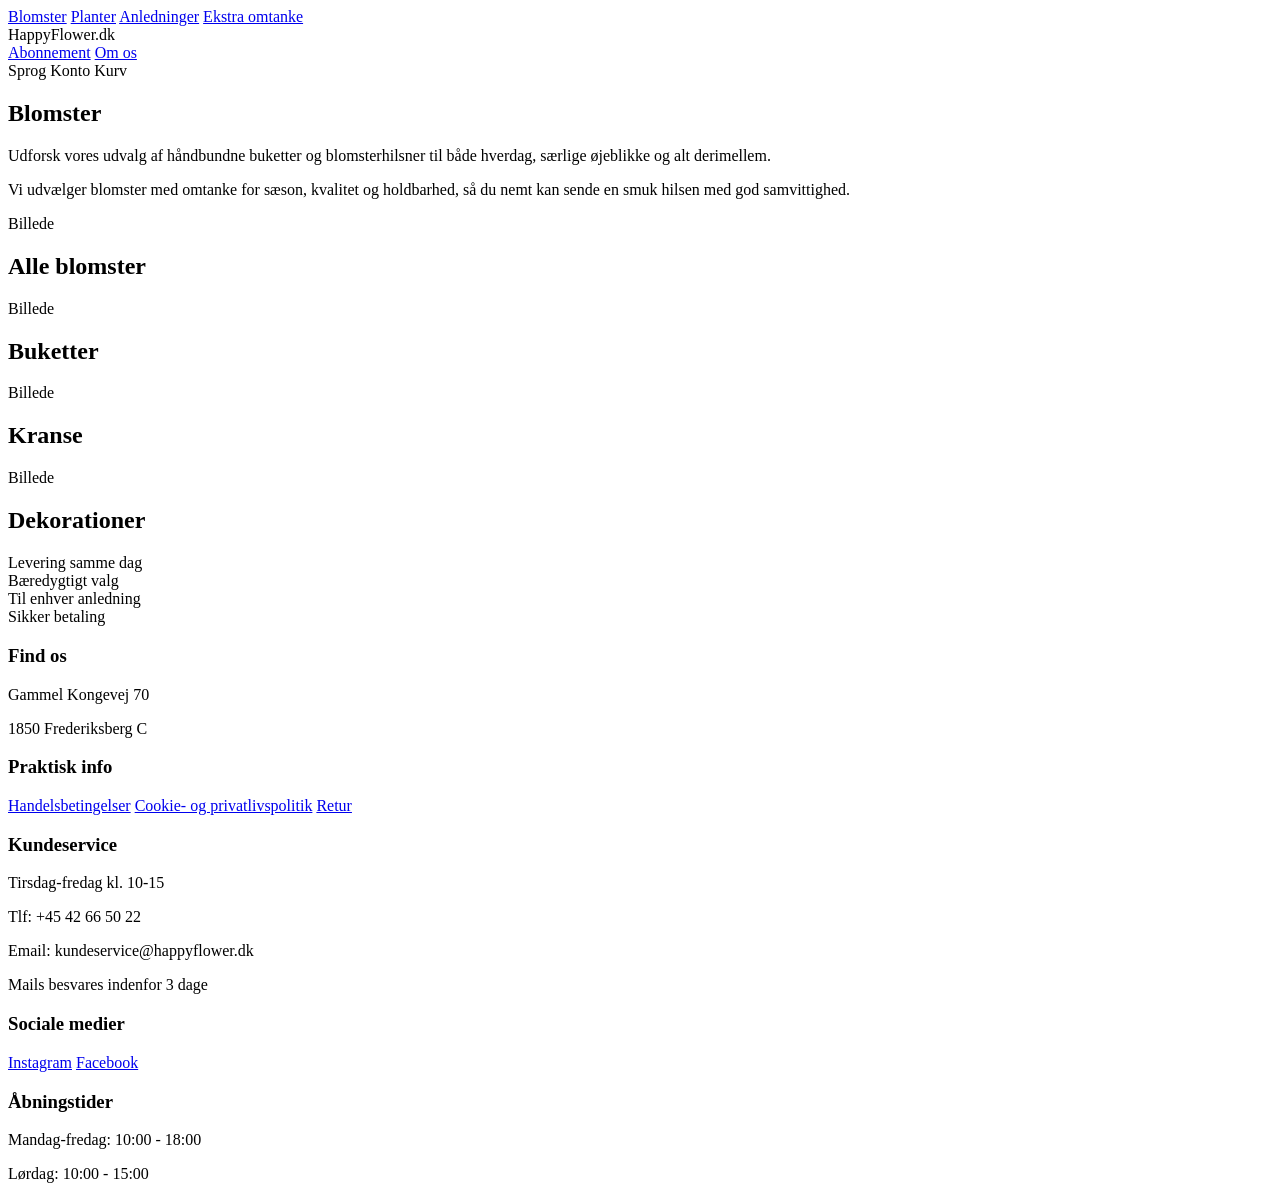
==== blomster.html @ 62fc919c "Add files via upload" ====
<!doctype html>
<html lang="da">
  <head>
    <meta charset="UTF-8" />
    <meta name="viewport" content="width=device-width, initial-scale=1.0" />
    <title>Blomster</title>
  </head>
  <body>
    <header class="header">
      <nav class="navigation-left">
        <a href="#" class="nav-link">Blomster</a>
        <a href="#" class="nav-link">Planter</a>
        <a href="#" class="nav-link">Anledninger</a>
        <a href="#" class="nav-link">Ekstra omtanke</a>
      </nav>

      <div class="logo">HappyFlower.dk</div>

      <nav class="navigation-right">
        <a href="#" class="nav-link">Abonnement</a>
        <a href="#" class="nav-link">Om os</a>
      </nav>

      <div class="header-icons">
        <span class="icon">Sprog</span>
        <span class="icon">Konto</span>
        <span class="icon">Kurv</span>
      </div>
    </header>

    <main class="flowers-page">
      <section class="flowers-intro">
        <h1 class="page-title">Blomster</h1>

        <p class="page-text">Udforsk vores udvalg af håndbundne buketter og blomsterhilsner til både hverdag, særlige øjeblikke og alt derimellem.</p>

        <p class="page-text">Vi udvælger blomster med omtanke for sæson, kvalitet og holdbarhed, så du nemt kan sende en smuk hilsen med god samvittighed.</p>
      </section>

      <section class="flower-categories">
        <div class="flower-grid">
          <article class="flower-card">
            <div class="flower-image">Billede</div>
            <h2 class="flower-title">Alle blomster</h2>
          </article>

          <article class="flower-card">
            <div class="flower-image">Billede</div>
            <h2 class="flower-title">Buketter</h2>
          </article>

          <article class="flower-card">
            <div class="flower-image">Billede</div>
            <h2 class="flower-title">Kranse</h2>
          </article>

          <article class="flower-card">
            <div class="flower-image">Billede</div>
            <h2 class="flower-title">Dekorationer</h2>
          </article>
        </div>
      </section>

      <section class="usp-section">
        <div class="usp-item">Levering samme dag</div>
        <div class="usp-item">Bæredygtigt valg</div>
        <div class="usp-item">Til enhver anledning</div>
        <div class="usp-item">Sikker betaling</div>
      </section>
    </main>

    <footer class="footer">
      <div class="footer-container">
        <div class="footer-column">
          <h3 class="footer-title">Find os</h3>
          <p>Gammel Kongevej 70</p>
          <p>1850 Frederiksberg C</p>
        </div>

        <div class="footer-column">
          <h3 class="footer-title">Praktisk info</h3>
          <a href="#">Handelsbetingelser</a>
          <a href="#">Cookie- og privatlivspolitik</a>
          <a href="#">Retur</a>
        </div>

        <div class="footer-column">
          <h3 class="footer-title">Kundeservice</h3>
          <p>Tirsdag-fredag kl. 10-15</p>
          <p>Tlf: +45 42 66 50 22</p>
          <p>Email: kundeservice@happyflower.dk</p>
          <p>Mails besvares indenfor 3 dage</p>
        </div>

        <div class="footer-column">
          <h3 class="footer-title">Sociale medier</h3>
          <a href="#">Instagram</a>
          <a href="#">Facebook</a>
        </div>
      </div>

      <div class="opening-hours">
        <h3 class="footer-title">Åbningstider</h3>
        <p>Mandag-fredag: 10:00 - 18:00</p>
        <p>Lørdag: 10:00 - 15:00</p>
      </div>
    </footer>
  </body>
</html>
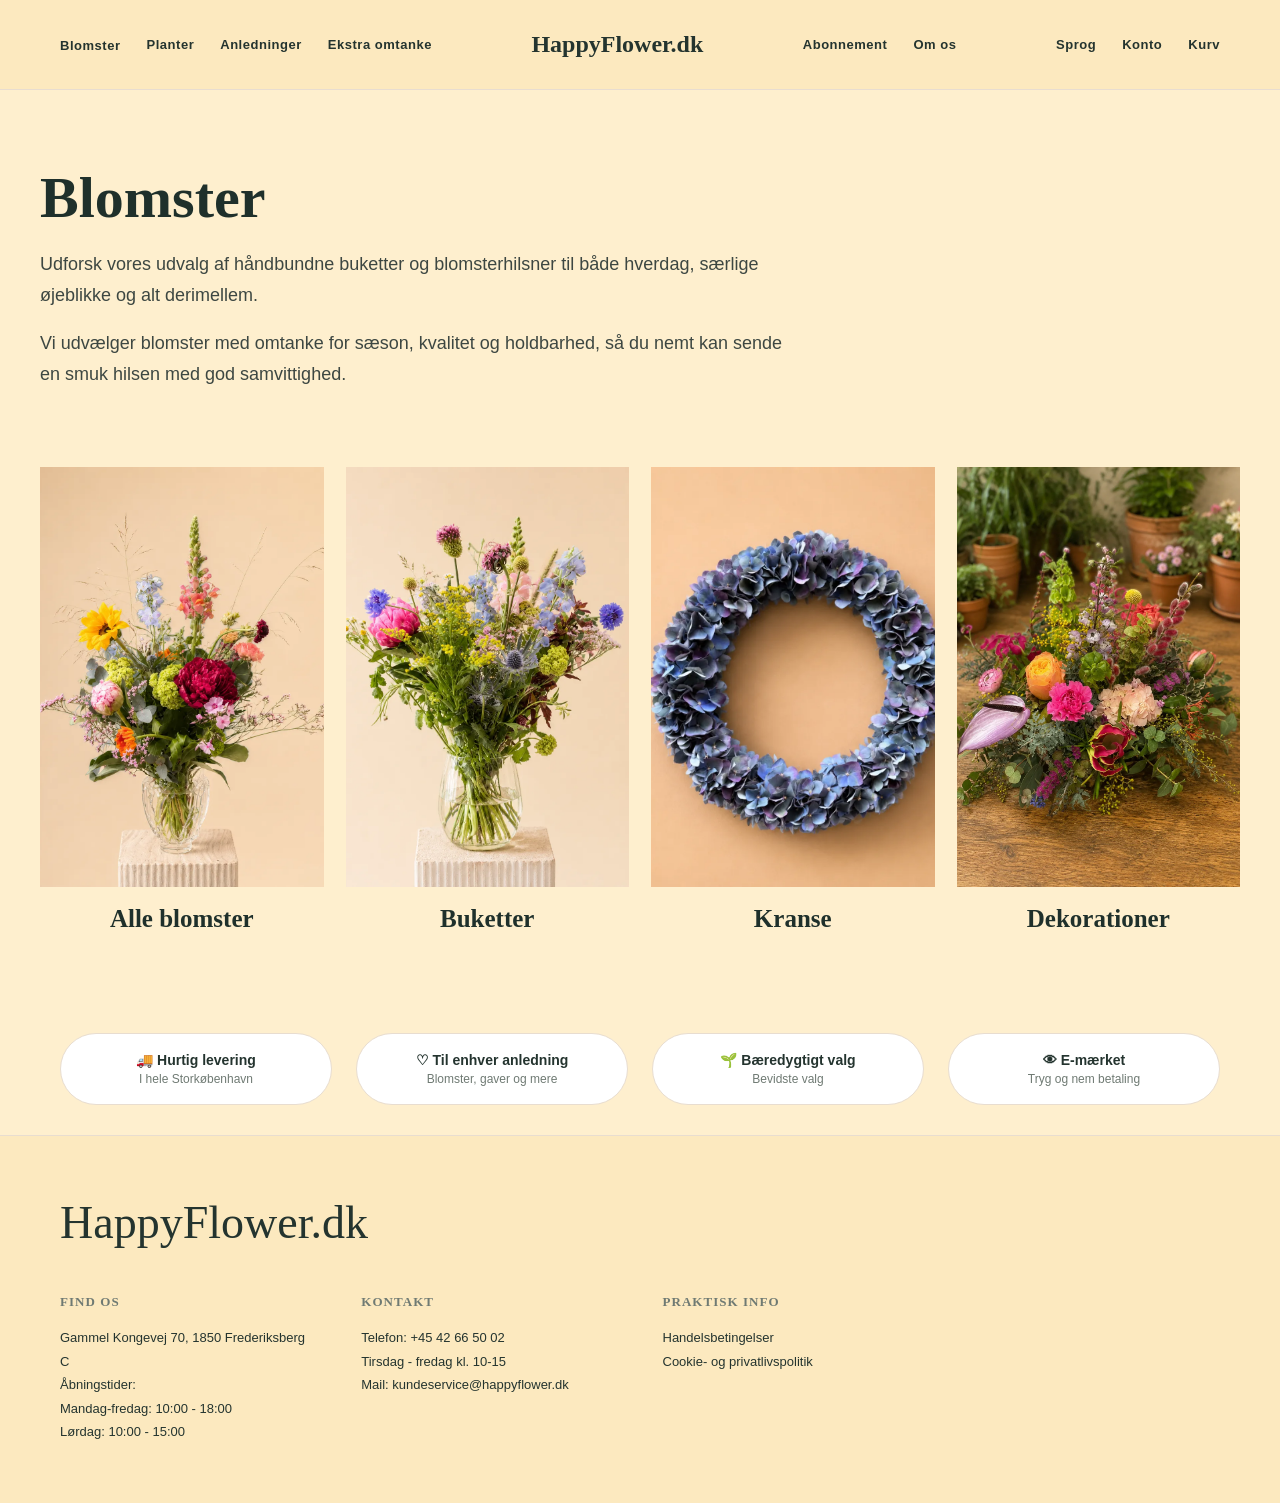
==== commit 324055b9: "Add files via upload" ====
--- a/blomster.html
+++ b/blomster.html
@@ -1,71 +1,81 @@
 <!doctype html>
 <html lang="da">
   <head>
+    <meta name="robots" content="noindex" />
     <meta charset="UTF-8" />
     <meta name="viewport" content="width=device-width, initial-scale=1.0" />
-    <title>Blomster</title>
+    <title>Blomster | HappyFlower.dk</title>
+    <link rel="stylesheet" href="css/index.css" />
+    <link rel="stylesheet" href="css/blomster.css" />
   </head>
+
   <body>
-    <header class="header">
+    <header class="site-header">
       <nav class="navigation-left">
-        <a href="#" class="nav-link">Blomster</a>
+        <div class="dropdown">
+          <a href="blomster.html" class="blomster">Blomster</a>
+          <div class="dropdown-menu">
+            <a href="blomster.html">Alle blomster</a>
+            <a href="buketter.html">Buketter</a>
+            <a href="kranse.html">Kranse</a>
+            <a href="dekorationer.html">Dekorationer</a>
+          </div>
+        </div>
         <a href="#" class="nav-link">Planter</a>
         <a href="#" class="nav-link">Anledninger</a>
         <a href="#" class="nav-link">Ekstra omtanke</a>
       </nav>
 
-      <div class="logo">HappyFlower.dk</div>
+      <a href="index.html" class="logo">HappyFlower.dk</a>
 
       <nav class="navigation-right">
         <a href="#" class="nav-link">Abonnement</a>
-        <a href="#" class="nav-link">Om os</a>
+        <a href="omos.html" class="nav-link">Om os</a>
       </nav>
 
       <div class="header-icons">
         <span class="icon">Sprog</span>
         <span class="icon">Konto</span>
-        <span class="icon">Kurv</span>
+        <a href="kurv.html" class="blomster">Kurv</a>
       </div>
     </header>
 
-    <main class="flowers-page">
-      <section class="flowers-intro">
-        <h1 class="page-title">Blomster</h1>
+    <main>
+      <section class="category-hero">
+        <h1>Blomster</h1>
 
-        <p class="page-text">Udforsk vores udvalg af håndbundne buketter og blomsterhilsner til både hverdag, særlige øjeblikke og alt derimellem.</p>
+        <p>Udforsk vores udvalg af håndbundne buketter og blomsterhilsner til både hverdag, særlige øjeblikke og alt derimellem.</p>
 
-        <p class="page-text">Vi udvælger blomster med omtanke for sæson, kvalitet og holdbarhed, så du nemt kan sende en smuk hilsen med god samvittighed.</p>
+        <p>Vi udvælger blomster med omtanke for sæson, kvalitet og holdbarhed, så du nemt kan sende en smuk hilsen med god samvittighed.</p>
       </section>
 
-      <section class="flower-categories">
-        <div class="flower-grid">
-          <article class="flower-card">
-            <div class="flower-image">Billede</div>
-            <h2 class="flower-title">Alle blomster</h2>
-          </article>
+      <section class="products-grid">
+        <a href="#" class="category-option">
+          <img src="images/buket1.webp" alt="Alle blomster" />
+          <h2>Alle blomster</h2>
+        </a>
 
-          <article class="flower-card">
-            <div class="flower-image">Billede</div>
-            <h2 class="flower-title">Buketter</h2>
-          </article>
+        <a href="buketter.html" class="category-option">
+          <img src="images/buket3.webp" alt="Buketter" />
+          <h2>Buketter</h2>
+        </a>
 
-          <article class="flower-card">
-            <div class="flower-image">Billede</div>
-            <h2 class="flower-title">Kranse</h2>
-          </article>
+        <a href="#" class="category-option">
+          <img src="images/krans3.webp" alt="Kranse" />
+          <h2>Kranse</h2>
+        </a>
 
-          <article class="flower-card">
-            <div class="flower-image">Billede</div>
-            <h2 class="flower-title">Dekorationer</h2>
-          </article>
-        </div>
+        <a href="#" class="category-option">
+          <img src="images/deko3.webp" alt="Dekorationer" />
+          <h2>Dekorationer</h2>
+        </a>
       </section>
 
       <section class="usp-section">
-        <div class="usp-item">Levering samme dag</div>
-        <div class="usp-item">Bæredygtigt valg</div>
-        <div class="usp-item">Til enhver anledning</div>
-        <div class="usp-item">Sikker betaling</div>
+        <div class="usp-item">🚚 Hurtig levering<br /><span>I hele Storkøbenhavn</span></div>
+        <div class="usp-item">♡ Til enhver anledning<br /><span>Blomster, gaver og mere</span></div>
+        <div class="usp-item">🌱 Bæredygtigt valg<br /><span>Bevidste valg</span></div>
+        <div class="usp-item">👁 E-mærket<br /><span>Tryg og nem betaling</span></div>
       </section>
     </main>
 
@@ -73,36 +83,24 @@
       <div class="footer-container">
         <div class="footer-column">
           <h3 class="footer-title">Find os</h3>
-          <p>Gammel Kongevej 70</p>
-          <p>1850 Frederiksberg C</p>
+          <p>Gammel Kongevej 70, 1850 Frederiksberg C</p>
+          <p>Åbningstider:</p>
+          <p>Mandag-fredag: 10:00 - 18:00</p>
+          <p>Lørdag: 10:00 - 15:00</p>
+        </div>
+
+        <div class="footer-column">
+          <h3 class="footer-title">Kontakt</h3>
+          <p>Telefon: +45 42 66 50 02</p>
+          <p>Tirsdag - fredag kl. 10-15</p>
+          <p>Mail: kundeservice@happyflower.dk</p>
         </div>
 
         <div class="footer-column">
           <h3 class="footer-title">Praktisk info</h3>
           <a href="#">Handelsbetingelser</a>
           <a href="#">Cookie- og privatlivspolitik</a>
-          <a href="#">Retur</a>
         </div>
-
-        <div class="footer-column">
-          <h3 class="footer-title">Kundeservice</h3>
-          <p>Tirsdag-fredag kl. 10-15</p>
-          <p>Tlf: +45 42 66 50 22</p>
-          <p>Email: kundeservice@happyflower.dk</p>
-          <p>Mails besvares indenfor 3 dage</p>
-        </div>
-
-        <div class="footer-column">
-          <h3 class="footer-title">Sociale medier</h3>
-          <a href="#">Instagram</a>
-          <a href="#">Facebook</a>
-        </div>
-      </div>
-
-      <div class="opening-hours">
-        <h3 class="footer-title">Åbningstider</h3>
-        <p>Mandag-fredag: 10:00 - 18:00</p>
-        <p>Lørdag: 10:00 - 15:00</p>
       </div>
     </footer>
   </body>
--- a/css/index.css
+++ b/css/index.css
@@ -0,0 +1,861 @@
+:root {
+  --eucalyptus: #a9b7a6;
+  --peach: #fccdb8;
+  --sunbeam: #feefce;
+  --ivory: #f6efe4;
+  --terracotta: #e9a07e;
+  --dusty-rose: #dfa79c;
+  --warm-beige: #e8d6b8;
+  --olive: #b5b88a;
+  --cream: #faf6ef;
+  --text: #24342f;
+  --muted: #6f7a73;
+  --border: #e8ddd0;
+}
+
+* {
+  box-sizing: border-box;
+  margin: 0;
+  padding: 0;
+}
+
+body {
+  font-family: "Lato", Arial, sans-serif;
+  background: #feefce;
+  color: var(--text);
+}
+
+h1,
+h2,
+h3,
+.logo,
+.footer::before {
+  font-family: "Playfair Display", Georgia, serif;
+}
+
+a {
+  color: inherit;
+  text-decoration: none;
+}
+
+img {
+  width: 100%;
+  display: block;
+  object-fit: cover;
+}
+
+/* HEADER */
+
+.site-header {
+  background: #fce9bf;
+  padding: 28px 60px;
+  min-height: 90px;
+  display: flex;
+  align-items: center;
+  justify-content: space-between;
+  gap: 28px;
+  border-bottom: 1px solid var(--border);
+}
+
+.logo {
+  font-size: 24px;
+  font-weight: 700;
+  color: var(--text);
+}
+
+.navigation-left,
+.navigation-right,
+.header-icons {
+  display: flex;
+  align-items: center;
+  gap: 26px;
+}
+
+.nav-link,
+.blomster,
+.icon {
+  font-size: 13px;
+  font-weight: 700;
+  letter-spacing: 0.04em;
+}
+
+.dropdown {
+  position: relative;
+}
+
+.dropdown-menu {
+  display: none;
+  position: absolute;
+  top: 100%;
+  left: 0;
+  min-width: 220px;
+  background: #fffaf0;
+  border: 1px solid var(--border);
+  border-radius: 14px;
+  padding: 12px 0;
+  z-index: 999;
+  box-shadow: 0 12px 30px rgba(0, 0, 0, 0.08);
+}
+
+.dropdown-menu a {
+  display: block;
+  padding: 14px 20px;
+  font-size: 13px;
+  font-weight: 700;
+  color: var(--text);
+  transition: 0.2s ease;
+}
+
+.dropdown-menu a:hover {
+  background: #feefce;
+  padding-left: 24px;
+}
+
+.dropdown:hover .dropdown-menu {
+  display: block;
+}
+
+/* HERO */
+
+.hero-video {
+  position: absolute;
+  top: 0;
+  left: 0;
+  width: 100%;
+  height: 100%;
+  object-fit: cover;
+  z-index: 1;
+}
+
+.hero-section {
+  min-height: 600px;
+  height: 600px;
+  position: relative;
+  display: flex;
+  align-items: center;
+  padding: 0 80px;
+  overflow: hidden;
+}
+
+.hero-overlay {
+  position: absolute;
+  inset: 0;
+  background: rgba(0, 0, 0, 0.35);
+  z-index: 2;
+}
+
+.hero-content {
+  position: relative;
+  z-index: 3;
+  max-width: 620px;
+  color: white;
+}
+
+.hero-content h1 {
+  font-family: "Playfair Display", serif;
+  font-size: 76px;
+  line-height: 0.95;
+  margin-bottom: 24px;
+  font-weight: 700;
+}
+
+.hero-content p {
+  font-size: 18px;
+  line-height: 1.7;
+  margin-bottom: 36px;
+  max-width: 520px;
+}
+
+.hero-buttons {
+  display: flex;
+  gap: 18px;
+  align-items: center;
+}
+
+.primary-button {
+  background: #ffe3a6;
+  color: #24342f;
+  padding: 15px 32px;
+  border-radius: 999px;
+  font-size: 14px;
+  font-weight: 700;
+  border: none;
+  transition: 0.2s ease;
+}
+
+.primary-button:hover {
+  background: #fccdb8;
+  transform: translateY(-2px);
+}
+
+.secondary-button {
+  color: white;
+  border: 1px solid rgba(255, 255, 255, 0.7);
+  padding: 15px 28px;
+  border-radius: 999px;
+  font-size: 14px;
+  font-weight: 700;
+  transition: 0.2s ease;
+}
+
+.secondary-button:hover {
+  background: white;
+  color: #24342f;
+}
+
+/* BUTTONS */
+
+.primary-button,
+.secondary-button {
+  border-radius: 999px;
+  padding: 14px 28px;
+  font-size: 14px;
+  font-weight: 700;
+  transition: 0.2s ease;
+}
+
+.primary-button {
+  background: white;
+  color: var(--text);
+  border: 1px solid var(--sunbeam);
+}
+
+.primary-button:hover {
+  background: var(--peach);
+  border-color: var(--peach);
+}
+
+.secondary-button {
+  border: 1px solid white;
+  color: white;
+}
+
+.secondary-button:hover {
+  background: white;
+  color: var(--text);
+}
+
+/* SECTIONS */
+
+.categories-section,
+.products-section,
+.story-section,
+.trusted-section {
+  padding: 80px 60px;
+}
+
+.section-title {
+  font-size: 28px;
+  margin-bottom: 32px;
+  color: var(--text);
+}
+
+.section-header {
+  display: flex;
+  justify-content: space-between;
+  align-items: center;
+  margin-bottom: 28px;
+}
+
+.section-header .section-title {
+  margin-bottom: 0;
+}
+
+.section-header a,
+.story-content a {
+  font-size: 14px;
+  font-weight: 700;
+}
+
+/* CATEGORIES */
+
+.categories-section {
+  padding: 110px 40px;
+  background: #feefce;
+}
+
+.section-header {
+  display: flex;
+  justify-content: space-between;
+  align-items: end;
+  margin-bottom: 50px;
+}
+
+.section-title {
+  font-size: 25px;
+  line-height: 0.95;
+  color: #1f302b;
+  letter-spacing: -2px;
+}
+
+.categories-grid {
+  display: grid;
+  grid-template-columns: repeat(4, 1fr);
+  gap: 20px;
+  width: 100%;
+}
+
+.category-card {
+  text-decoration: none;
+  color: inherit;
+}
+
+.category-card img {
+  width: 100%;
+  height: 500px;
+  object-fit: cover;
+  display: block;
+  transition: 0.4s ease;
+}
+
+.category-card:hover img {
+  transform: scale(1.02);
+}
+
+.category-card {
+  width: 100%;
+  padding-top: 10px;
+}
+
+.category-card h3 {
+  font-size: 25px;
+  line-height: 10;
+  color: #1f302b;
+  letter-spacing: -1px;
+  margin-top: -70px;
+  text-align: center;
+}
+
+/* PRODUCTS */
+
+.categories-section {
+  padding: 50px 40px 10px;
+}
+
+.products-section {
+  padding: 10px 40px 50px;
+}
+
+.products-header {
+  display: flex;
+  justify-content: space-between;
+  align-items: end;
+  margin-bottom: 50px;
+}
+
+.products-title {
+  font-size: 50px;
+  line-height: 0.95;
+  color: #1f302b;
+  letter-spacing: -2px;
+}
+
+.products-grid {
+  display: grid;
+  grid-template-columns: repeat(4, 1fr);
+  gap: 40px;
+  width: 100%;
+}
+
+.product-card {
+  text-decoration: none;
+  color: inherit;
+}
+
+.product-card img {
+  width: 100%;
+  height: 500px;
+  object-fit: cover;
+  display: block;
+  transition: 0.4s ease;
+  margin-bottom: 20px;
+}
+
+.product-card:hover img {
+  transform: scale(1.02);
+}
+
+.product-info h3 {
+  font-size: 25px;
+  line-height: 1.2;
+  color: #1f302b;
+  letter-spacing: -1px;
+  margin-top: 0;
+  margin-bottom: 14px;
+  text-align: left;
+}
+
+.product-card p {
+  font-size: 15px;
+  line-height: 1.6;
+  color: #3d4742;
+  margin-bottom: 12px;
+  padding-top: 10px;
+  max-width: 95%;
+  font-style: italic;
+}
+
+.product-info .price {
+  font-size: 20px;
+  font-weight: 700;
+  margin-top: 15px;
+  letter-spacing: 0.02em;
+}
+
+/* USP */
+
+.usp-section {
+  padding: 30px 60px;
+  display: grid;
+  grid-template-columns: repeat(4, 1fr);
+  gap: 24px;
+  background-color: #feefce;
+}
+
+.usp-item {
+  background: #ffffff;
+  border-radius: 999px;
+  padding: 18px 22px;
+  font-size: 14px;
+  font-weight: 700;
+  border: 1px solid var(--border);
+  text-align: center;
+}
+
+.usp-item span {
+  display: block;
+  margin-top: 4px;
+  font-size: 12px;
+  color: var(--muted);
+  font-weight: 400;
+}
+
+.featured-logos img {
+  width: 100%;
+  max-width: 200px;
+  height: 200px;
+  object-fit: contain;
+  margin: 0 auto;
+  transition: 0.3s ease;
+  opacity: 0.9;
+}
+
+.featured-section h2 {
+  font-size: 45px !important;
+}
+
+/* STORY */
+
+.story-section {
+  display: grid;
+  grid-template-columns: 1fr 1fr;
+  gap: 55px;
+  align-items: center;
+}
+
+.story-content {
+  background: #ffffff;
+  border: 1px solid var(--border);
+  padding: 45px;
+}
+
+.story-content h2 {
+  font-size: 34px;
+  margin-bottom: 18px;
+}
+
+.story-content p {
+  font-size: 16px;
+  line-height: 1.7;
+  color: var(--muted);
+  margin-bottom: 24px;
+}
+
+/* TRUSTED */
+
+.featured-section {
+  background: #ffffff;
+  padding: 40px 40px;
+  text-align: center;
+  margin: 90px 10px;
+}
+
+.featured-section h2 {
+  font-family: "Playfair Display", serif;
+  font-size: 56px;
+  color: #1f2d28;
+  margin-bottom: 70px;
+}
+
+.featured-logos {
+  display: flex;
+  justify-content: space-between;
+  align-items: center;
+  gap: 60px;
+  flex-wrap: wrap;
+}
+
+.featured-logos img {
+  max-height: 140px;
+  width: auto;
+  object-fit: contain;
+  opacity: 0.95;
+  transition: 0.2s ease;
+}
+
+.featured-logos img:hover {
+  opacity: 1;
+  transform: scale(1.03);
+}
+
+/* NEWSLETTER */
+
+.newsletter-section {
+  min-height: 700px;
+  background: linear-gradient(rgba(0, 0, 0, 0.35), rgba(0, 0, 0, 0.35)), url("/images/newsletter.webp");
+  background-size: cover;
+  background-position: center;
+  background-repeat: no-repeat;
+  display: flex;
+  align-items: center;
+  padding: 0 80px;
+}
+
+.newsletter-container {
+  width: 100%;
+}
+
+.newsletter-content {
+  max-width: 650px;
+  color: white;
+}
+
+.newsletter-content h2 {
+  font-size: 50px;
+  line-height: 1.2;
+  color: white;
+  margin-bottom: 50px;
+}
+
+.newsletter-content p {
+  max-width: 560px;
+  margin-top: 18px;
+  margin-bottom: 34px;
+  font-size: 18px;
+  line-height: 1.7;
+  color: rgba(255, 255, 255, 0.9);
+  font-weight: 400;
+}
+
+.newsletter-form input {
+  border-bottom: 2px solid rgba(255, 255, 255, 0.7);
+  color: white;
+}
+
+.newsletter-image {
+  display: none;
+}
+
+.newsletter-form {
+  margin-top: 40px;
+}
+
+.newsletter-form label {
+  display: block;
+  font-size: 20px;
+  font-weight: 600;
+  color: white;
+  margin-bottom: 14px;
+  font-family: serif;
+  margin-left: 10px;
+}
+
+.newsletter-form input {
+  width: 100%;
+  max-width: 420px;
+  background: rgba(255, 255, 255, 0.12);
+  backdrop-filter: blur(8px);
+  border: 1px solid rgba(255, 255, 255, 0.3);
+  border-radius: 999px;
+  padding: 18px 26px;
+  color: white;
+  font-size: 18px;
+  outline: none;
+  transition: 0.3s ease;
+}
+
+.newsletter-form input::placeholder {
+  color: rgba(255, 255, 255, 0.7);
+}
+
+.newsletter-form input:focus {
+  border-color: white;
+  background: rgba(255, 255, 255, 0.18);
+}
+
+.newsletter-button {
+  margin-top: 18px;
+  background: white;
+  color: #24342f;
+  border: none;
+  border-radius: 999px;
+  padding: 14px 34px;
+  font-weight: 700;
+  cursor: pointer;
+  margin-left: 20px;
+}
+
+.newsletter-button:hover {
+  background: #fccdb8;
+  transform: translateY(-2px);
+}
+
+/* FOOTER */
+
+.footer {
+  background: #fce9bf;
+  padding: 60px;
+  border-top: 1px solid var(--border);
+}
+
+.footer::before {
+  content: "HappyFlower.dk";
+  display: block;
+  font-size: 46px;
+  margin-bottom: 45px;
+}
+
+.footer-container {
+  display: grid;
+  grid-template-columns: repeat(4, 1fr);
+  gap: 45px;
+}
+
+.footer-title {
+  font-size: 13px;
+  text-transform: uppercase;
+  letter-spacing: 0.08em;
+  color: var(--muted);
+  margin-bottom: 16px;
+}
+
+.footer p,
+.footer a {
+  display: block;
+  font-size: 13px;
+  line-height: 1.8;
+}
+
+.opening-hours {
+  margin-top: 35px;
+}
+
+/* RESPONSIVE */
+
+@media (max-width: 900px) {
+  .site-header,
+  .navigation-left,
+  .navigation-right,
+  .header-icons {
+    flex-wrap: wrap;
+    justify-content: center;
+  }
+
+  .site-header {
+    padding: 22px;
+    gap: 18px;
+  }
+
+  .hero-section,
+  .newsletter-section {
+    padding: 0 28px;
+    min-height: 620px;
+  }
+
+  .hero-content h1,
+  .newsletter-content h2 {
+    font-size: 46px;
+  }
+
+  .categories-grid,
+  .products-grid,
+  .usp-section,
+  .footer-container,
+  .story-section {
+    grid-template-columns: 1fr 1fr;
+  }
+
+  .category-card img,
+  .product-card img {
+    height: 360px;
+  }
+
+  .featured-logos {
+    justify-content: center;
+  }
+}
+
+@media (max-width: 600px) {
+  .site-header {
+    flex-direction: column;
+    align-items: center;
+    padding: 20px;
+  }
+
+  .navigation-left,
+  .navigation-right,
+  .header-icons {
+    gap: 14px;
+    justify-content: center;
+    flex-wrap: wrap;
+  }
+
+  .logo {
+    width: 100%;
+    text-align: center;
+    font-size: 28px;
+    margin: 10px 0;
+  }
+
+  .hero-section {
+    min-height: 560px;
+    padding: 0 22px;
+    background-position: center;
+  }
+
+  .hero-content h1 {
+    font-size: 42px;
+    line-height: 1;
+  }
+
+  .hero-content p,
+  .newsletter-content p {
+    font-size: 16px;
+    line-height: 1.6;
+  }
+
+  .hero-buttons {
+    flex-direction: column;
+    align-items: flex-start;
+    width: 100%;
+  }
+
+  .primary-button,
+  .secondary-button {
+    width: 100%;
+    text-align: center;
+  }
+
+  .categories-section,
+  .products-section,
+  .story-section,
+  .featured-section,
+  .footer,
+  .usp-section {
+    padding-left: 22px;
+    padding-right: 22px;
+  }
+
+  .categories-grid,
+  .products-grid,
+  .usp-section,
+  .footer-container,
+  .story-section {
+    grid-template-columns: 1fr;
+  }
+
+  .category-card img,
+  .product-card img {
+    height: 420px;
+  }
+
+  .category-card h3 {
+    line-height: normal;
+    margin-top: 18px;
+  }
+
+  .section-title {
+    font-size: 34px;
+  }
+
+  .featured-section {
+    margin: 50px 0;
+    padding-top: 45px;
+    padding-bottom: 45px;
+  }
+
+  .featured-section h2 {
+    font-size: 34px !important;
+    margin-bottom: 35px;
+  }
+
+  .featured-logos {
+    gap: 25px;
+    justify-content: center;
+  }
+
+  .featured-logos img {
+    max-height: 90px;
+  }
+
+  .story-section {
+    gap: 30px;
+  }
+
+  .story-content {
+    padding: 30px;
+  }
+
+  .story-content h2 {
+    font-size: 30px;
+  }
+
+  .newsletter-section {
+    min-height: 700px;
+    padding: 60px 24px;
+    background-position: center;
+  }
+
+  .newsletter-content h2 {
+    font-size: 38px;
+    line-height: 1.1;
+    margin-bottom: 22px;
+  }
+
+  .newsletter-form {
+    width: 100%;
+  }
+
+  .newsletter-form label {
+    margin-left: 0;
+  }
+
+  .newsletter-form input {
+    max-width: 100%;
+    width: 100%;
+  }
+
+  .newsletter-button {
+    width: 100%;
+    max-width: 100%;
+    margin-left: 0;
+    margin-top: 16px;
+  }
+
+  .footer {
+    padding: 40px 22px;
+  }
+
+  .footer::before {
+    font-size: 34px;
+    margin-bottom: 30px;
+  }
+
+  .footer-container {
+    gap: 30px;
+  }
+
+  .opening-hours {
+    margin-top: 30px;
+  }
+}
--- a/css/blomster.css
+++ b/css/blomster.css
@@ -0,0 +1,100 @@
+.category-hero {
+  background: #feefce;
+
+  padding: 80px 40px 30px;
+}
+
+.category-hero h1 {
+  font-size: 58px;
+  line-height: 0.95;
+  color: #1f302b;
+  margin-bottom: 24px;
+}
+
+.category-hero p {
+  max-width: 760px;
+  font-size: 18px;
+  line-height: 1.7;
+  color: #3d4742;
+  margin-bottom: 18px;
+}
+
+.products-grid {
+  background: #feefce;
+  padding: 30px 40px 70px;
+  display: grid;
+  grid-template-columns: repeat(4, 1fr);
+  gap: 22px;
+}
+
+.category-option {
+  text-decoration: none;
+
+  color: inherit;
+}
+
+.category-option img {
+  width: 100%;
+  height: 420px;
+  object-fit: cover;
+  transition: 0.4s ease;
+}
+
+.category-option:hover img {
+  transform: scale(1.02);
+}
+
+.category-option h2 {
+  font-size: 25px;
+  color: #1f302b;
+  margin-top: 18px;
+  font-family: "Playfair Display", serif;
+  text-align: center;
+}
+
+@media (max-width: 900px) {
+  .category-hero {
+    padding: 60px 24px 24px;
+  }
+
+  .category-hero h1 {
+    font-size: 44px;
+  }
+
+  .products-grid {
+    grid-template-columns: repeat(2, 1fr);
+    padding: 24px;
+  }
+
+  .category-option img {
+    height: 320px;
+  }
+}
+
+@media (max-width: 600px) {
+  .category-hero {
+    padding: 45px 18px 20px;
+  }
+
+  .category-hero h1 {
+    font-size: 36px;
+  }
+
+  .category-hero p {
+    font-size: 16px;
+  }
+
+  .products-grid {
+    grid-template-columns: 1fr;
+    padding: 20px 18px 50px;
+    gap: 28px;
+  }
+
+  .category-option img {
+    height: 280px;
+  }
+
+  .category-option h3 {
+    font-size: 22px;
+  }
+}
